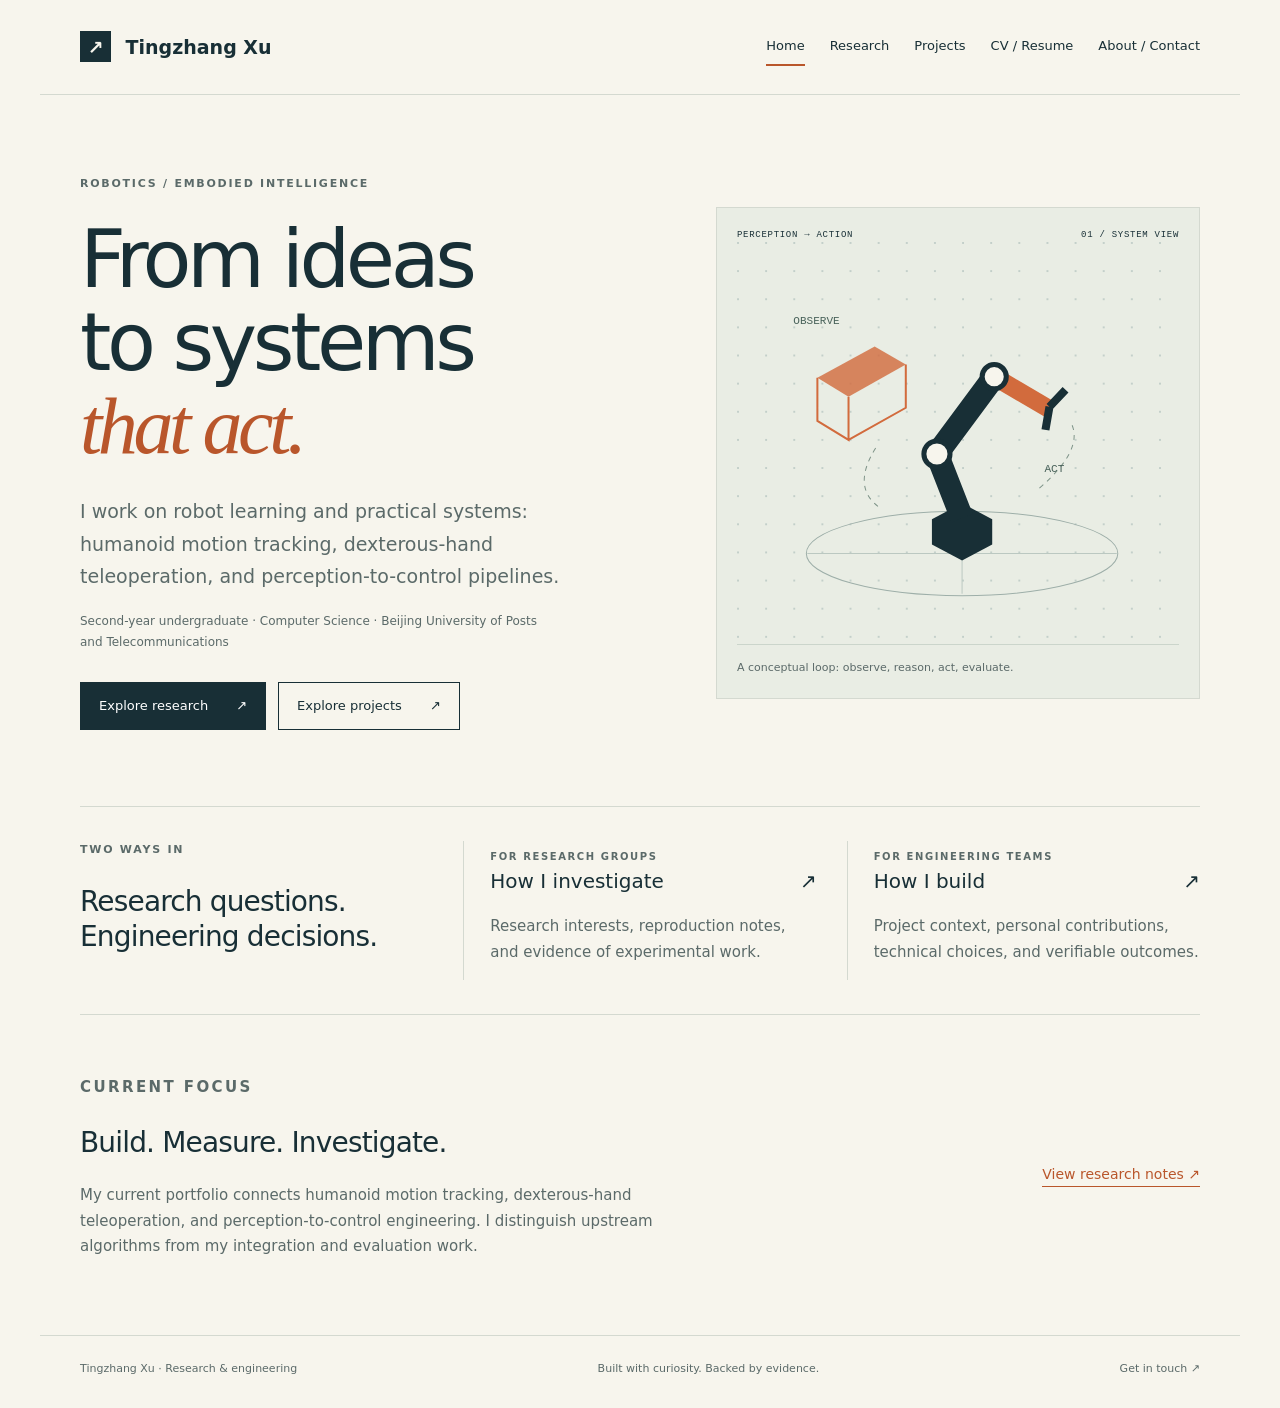
==== index.html @ 3d27f707 "Serve identical portfolio content for branch and Actions publishing" ====
<!doctype html>
<html lang="en"><head><meta charset="utf-8"><meta name="viewport" content="width=device-width,initial-scale=1">
<meta name="description" content="Tingzhang Xu: embodied intelligence, robotics, research and engineering portfolio.">

<title>Home · Tingzhang Xu</title><link rel="icon" href="assets/favicon.svg" type="image/svg+xml"><link rel="stylesheet" href="assets/style.css"></head>
<body><a class="skip" href="#main">Skip to content</a><header><a class="brand" href="index.html"><span class="brand-mark">↗</span> Tingzhang Xu</a><nav aria-label="Main navigation"><a aria-current="page" href="index.html">Home</a><a href="research.html">Research</a><a href="projects.html">Projects</a><a href="cv.html">CV / Resume</a><a href="about.html">About / Contact</a></nav></header>
<main id="main">
<section class="hero"><div><p class="eyebrow">ROBOTICS / EMBODIED INTELLIGENCE</p><h1>From ideas<br>to systems<br><em>that act.</em></h1><p class="intro">I work on robot learning and practical systems: humanoid motion tracking, dexterous-hand teleoperation, and perception-to-control pipelines.</p><p class="affiliation">Second-year undergraduate · Computer Science · Beijing University of Posts and Telecommunications</p><div class="buttons"><a class="button" href="research.html">Explore research <span>↗</span></a><a class="button secondary" href="projects.html">Explore projects <span>↗</span></a></div></div>
<figure class="diagram"><div class="diagram-label"><span>PERCEPTION → ACTION</span><span>01 / SYSTEM VIEW</span></div><svg viewBox="0 0 440 400" role="img" aria-labelledby="diagram-title"><title id="diagram-title">Conceptual robot perception and action loop; an illustration, not an experimental result</title><defs><pattern id="grid" width="28" height="28" patternUnits="userSpaceOnUse"><circle cx="1" cy="1" r="1" fill="#b8c7c2"/></pattern></defs><rect width="440" height="400" fill="url(#grid)"/><ellipse cx="224" cy="310" rx="155" ry="42" fill="none" stroke="#9eafa9"/><path d="M70 310h308M224 270v80" stroke="#bbc8c1"/><path d="M194 301v-25l30-16 30 16v25l-30 16z" fill="#182f36"/><path d="M224 275l-25-64 57-77" fill="none" stroke="#182f36" stroke-width="23" stroke-linejoin="round"/><path d="M256 134l56 33" stroke="#d26b3d" stroke-width="18"/><path d="M311 164l16-17m-16 17l-4 23" stroke="#182f36" stroke-width="8"/><circle cx="199" cy="211" r="13" fill="#f7f5ed" stroke="#182f36" stroke-width="5"/><circle cx="256" cy="134" r="12" fill="#f7f5ed" stroke="#182f36" stroke-width="5"/><path d="M80 135l57-31 31 18-57 32z" fill="#d26b3d" opacity=".8"/><path d="M80 135v43l31 19v-43m0 43l57-32v-43" fill="none" stroke="#d26b3d" stroke-width="2"/><path d="M138 205q-25 40 5 60M301 245q44-38 32-64" fill="none" stroke="#7f9489" stroke-dasharray="5 5"/><text x="56" y="82" font-family="monospace" font-size="11" fill="#49625a">OBSERVE</text><text x="306" y="229" font-family="monospace" font-size="11" fill="#49625a">ACT</text></svg><figcaption>A conceptual loop: observe, reason, act, evaluate.</figcaption></figure></section>
<section class="paths"><div><p class="eyebrow">TWO WAYS IN</p><h2>Research questions.<br>Engineering decisions.</h2></div><a class="path" href="research.html"><span class="eyebrow">FOR RESEARCH GROUPS</span><h3>How I investigate <span>↗</span></h3><p>Research interests, reproduction notes, and evidence of experimental work.</p></a><a class="path" href="projects.html"><span class="eyebrow">FOR ENGINEERING TEAMS</span><h3>How I build <span>↗</span></h3><p>Project context, personal contributions, technical choices, and verifiable outcomes.</p></a></section>
<section class="selected"><div><p class="eyebrow">CURRENT FOCUS</p><h2>Build. Measure. Investigate.</h2><p>My current portfolio connects humanoid motion tracking, dexterous-hand teleoperation, and perception-to-control engineering. I distinguish upstream algorithms from my integration and evaluation work.</p></div><a class="text-link" href="research.html">View research notes ↗</a></section></main><footer><span>Tingzhang Xu · Research & engineering</span><span>Built with curiosity. Backed by evidence.</span><a href="about.html">Get in touch ↗</a></footer></body></html>
---- assets/style.css ----
:root{--paper:#f7f5ed;--ink:#182f36;--muted:#5b6a69;--line:#d4d9d0;--accent:#b9562b}*{box-sizing:border-box}body{margin:0;background:var(--paper);color:var(--ink);font:16px/1.7 system-ui,-apple-system,BlinkMacSystemFont,"Segoe UI",sans-serif}a{color:inherit;text-decoration:none}a:hover{color:var(--accent)}a:focus-visible{outline:3px solid var(--accent);outline-offset:5px}.skip{position:absolute;top:-100px;background:var(--ink);color:white;padding:12px;z-index:2}.skip:focus{top:0}.draft{background:#e9e9de;text-align:center;padding:7px 20px;font-size:12px;color:#465852}header,main,footer{max-width:1200px;margin:auto;padding-left:40px;padding-right:40px}header{display:flex;align-items:center;justify-content:space-between;gap:24px;padding-top:28px;padding-bottom:28px;border-bottom:1px solid var(--line)}.brand{font-size:19px;font-weight:700;white-space:nowrap}.brand-mark{background:var(--ink);color:var(--paper);display:inline-grid;place-items:center;width:31px;height:31px;margin-right:8px}nav{display:flex;gap:25px;font-size:13px}nav a{padding:7px 0}nav a[aria-current]{border-bottom:2px solid var(--accent)}.hero{display:grid;grid-template-columns:1.2fr 1fr;gap:55px;align-items:center;padding:80px 0 76px}.eyebrow{font-size:11px;font-weight:650;letter-spacing:.16em;color:var(--muted);margin:0 0 24px}h1,h2,h3,p,figure{margin-top:0}h1{font-size:clamp(48px,6.4vw,80px);font-weight:500;line-height:1.04;letter-spacing:-.055em;margin-bottom:27px}em{font-family:Georgia,serif;font-weight:400;color:var(--accent)}.intro{font-size:19px;max-width:490px;color:var(--muted)}.affiliation{font-size:12px;color:var(--muted);max-width:460px}.buttons{display:flex;gap:12px;flex-wrap:wrap;margin-top:30px}.button{display:flex;gap:28px;justify-content:space-between;align-items:center;background:var(--ink);color:white;padding:12px 18px;font-size:13px;border:1px solid var(--ink)}.button:hover{background:#294951;color:white}.button.secondary{background:transparent;color:var(--ink)}.diagram{margin:0;background:#e9ede4;border:1px solid var(--line);padding:20px}.diagram-label{display:flex;justify-content:space-between;gap:16px;font:9px/1.6 monospace;letter-spacing:.08em}.diagram svg{width:100%;height:auto;display:block}.diagram figcaption{font-size:11px;border-top:1px solid #cbd5cb;padding-top:14px;color:var(--muted)}.paths{display:grid;grid-template-columns:1fr 1fr 1fr;border-top:1px solid var(--line);border-bottom:1px solid var(--line);padding:34px 0;gap:30px}h2{font-size:28px;line-height:1.25;letter-spacing:-.03em;font-weight:500}h3{font-size:20px;line-height:1.3;font-weight:500}.path{padding-left:26px;border-left:1px solid var(--line)}.path h3{display:flex;justify-content:space-between}.path p,.selected p,.case p,.about-grid p{color:var(--muted);font-size:15px}.path .eyebrow{font-size:10px;margin-bottom:20px}.selected{display:flex;justify-content:space-between;gap:40px;align-items:center;padding:60px 0}.selected p{max-width:650px}.text-link{font-size:14px;color:var(--accent);border-bottom:1px solid currentColor;display:inline-block;margin:10px 0}.selected .text-link{white-space:nowrap}.page-heading{padding:75px 0 45px;max-width:850px}.page-heading h1{font-size:clamp(44px,6vw,70px)}.page-heading>p:last-child{max-width:630px;font-size:19px;color:var(--muted)}.case{border-top:1px solid var(--line);padding:32px 0 40px}.case-top{display:flex;justify-content:space-between;gap:15px;flex-wrap:wrap;margin-bottom:20px}.case-top .eyebrow{margin:0}.tag{font-size:11px;background:#e8ebe2;padding:3px 10px;color:#4c6055}.case h2{font-size:34px}dl{display:grid;grid-template-columns:170px 1fr;gap:16px 35px;max-width:920px}dt{font-size:13px;font-weight:600}dd{margin:0;color:var(--muted);font-size:15px}.pending{display:inline-block;font-size:13px;color:var(--muted);margin:10px 0}.note{border-left:3px solid var(--accent);background:#eeeee4;padding:22px 28px;margin:18px 0 65px;color:var(--muted);font-size:14px}.note h3{color:var(--ink);margin-bottom:8px}.note p{margin:0}.document-grid{display:grid;grid-template-columns:1fr 1fr;gap:45px}.about-grid{display:grid;grid-template-columns:1.2fr 1fr;gap:70px;padding-bottom:80px}.about-grid h2{margin-top:25px}.contact{padding:30px;background:#e9ede4;align-self:start}.contact .eyebrow{margin-bottom:20px}footer{border-top:1px solid var(--line);padding-top:24px;padding-bottom:30px;display:flex;justify-content:space-between;gap:20px;font-size:11px;color:var(--muted)}@media(max-width:900px){header{align-items:flex-start;flex-direction:column;gap:14px}nav{flex-wrap:wrap;gap:8px 22px}.hero{gap:28px;padding:50px 0}.paths{grid-template-columns:1fr 1fr}.paths>div{grid-column:1/-1}.path:first-of-type{padding-left:0;border:0}.selected{align-items:flex-start;flex-direction:column;gap:8px}}@media(max-width:600px){header,main,footer{padding-left:22px;padding-right:22px}.hero{grid-template-columns:1fr}.hero h1{font-size:60px}.diagram{max-width:440px}.paths{grid-template-columns:1fr;gap:22px}.path{padding:20px 0 0;border-left:0;border-top:1px solid var(--line)}.path:first-of-type{border-top:1px solid var(--line);padding-top:20px}.paths .eyebrow{margin-bottom:12px}.document-grid,.about-grid{grid-template-columns:1fr;gap:16px}dl{grid-template-columns:1fr;gap:6px}dd{margin-bottom:15px}.case-top{display:block}.tag{display:inline-block;margin-top:10px}.page-heading{padding-top:45px}footer{flex-direction:column;gap:5px}.buttons .button{flex:1;white-space:nowrap;gap:16px}.draft{font-size:10px}}
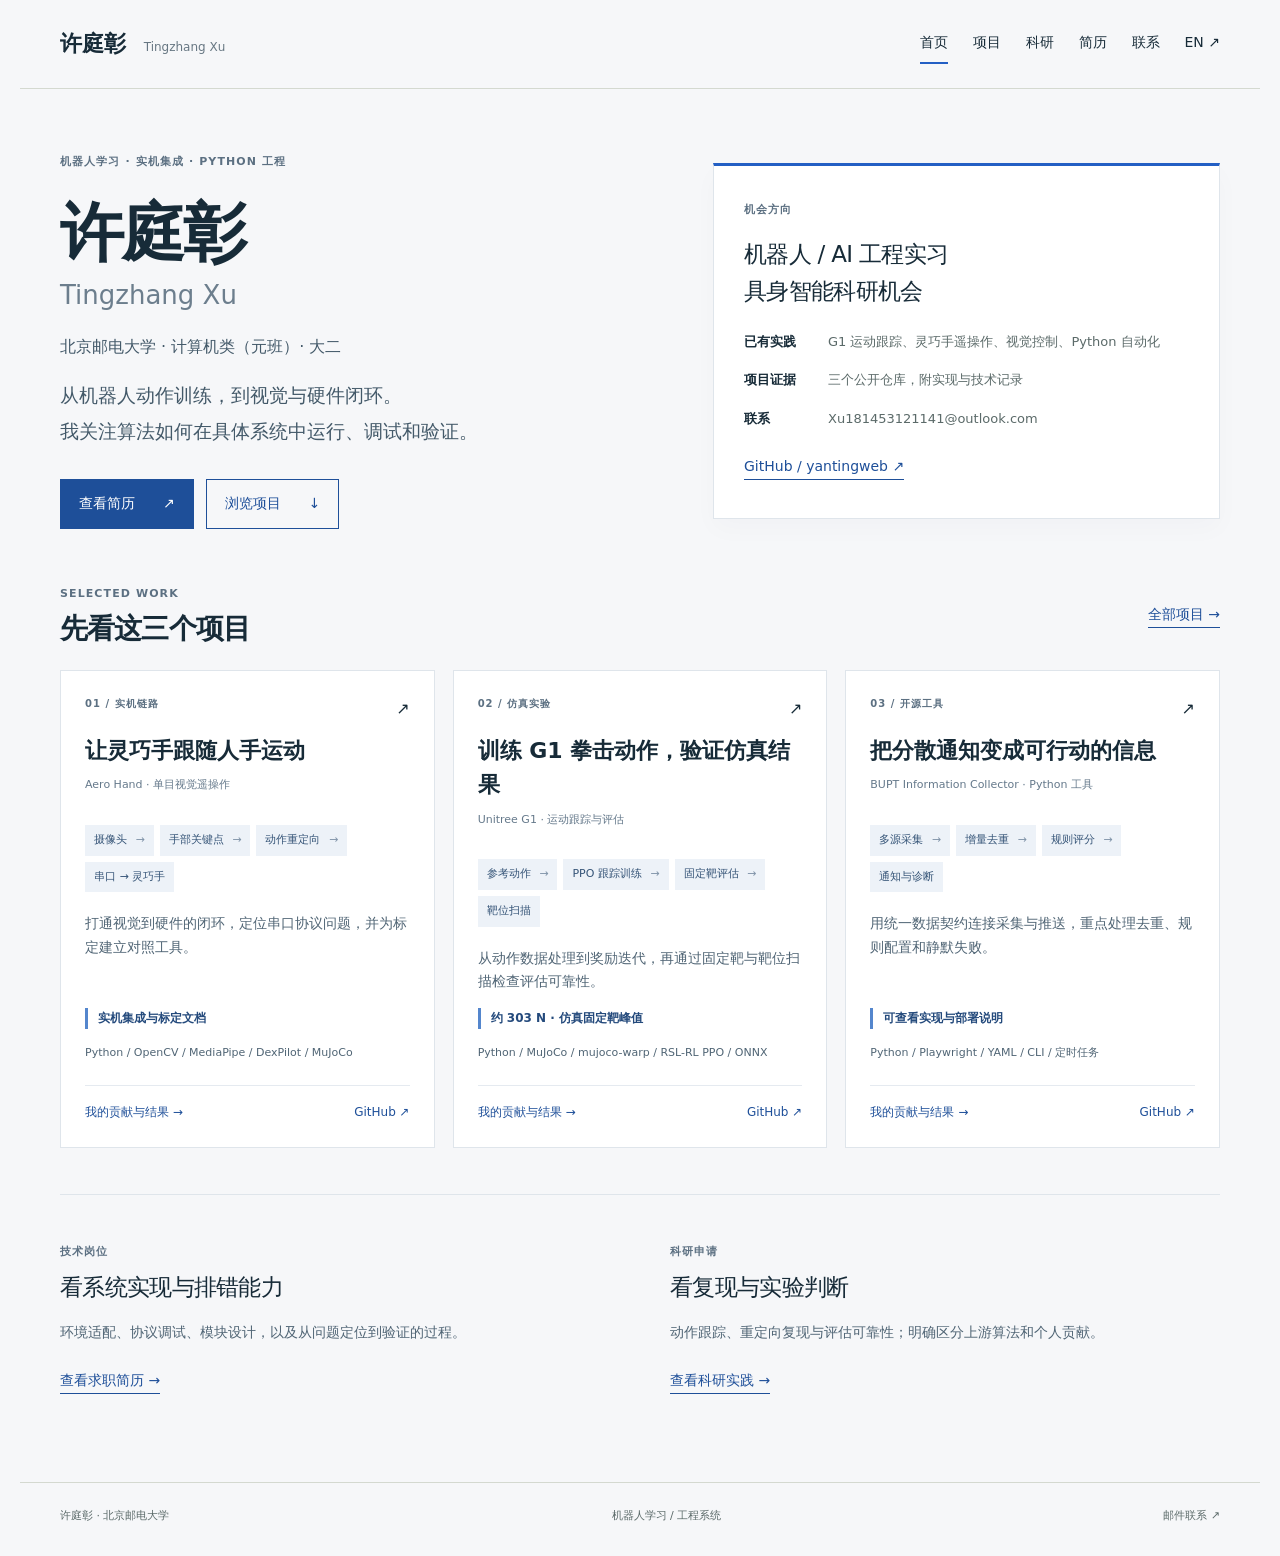
==== commit def47ad2: "Redesign portfolio for recruiting with Chinese entry and printable resume" ====
--- a/index.html
+++ b/index.html
@@ -1,11 +1 @@
-<!doctype html>
-<html lang="en"><head><meta charset="utf-8"><meta name="viewport" content="width=device-width,initial-scale=1">
-<meta name="description" content="Tingzhang Xu: embodied intelligence, robotics, research and engineering portfolio.">
-
-<title>Home · Tingzhang Xu</title><link rel="icon" href="assets/favicon.svg" type="image/svg+xml"><link rel="stylesheet" href="assets/style.css"></head>
-<body><a class="skip" href="#main">Skip to content</a><header><a class="brand" href="index.html"><span class="brand-mark">↗</span> Tingzhang Xu</a><nav aria-label="Main navigation"><a aria-current="page" href="index.html">Home</a><a href="research.html">Research</a><a href="projects.html">Projects</a><a href="cv.html">CV / Resume</a><a href="about.html">About / Contact</a></nav></header>
-<main id="main">
-<section class="hero"><div><p class="eyebrow">ROBOTICS / EMBODIED INTELLIGENCE</p><h1>From ideas<br>to systems<br><em>that act.</em></h1><p class="intro">I work on robot learning and practical systems: humanoid motion tracking, dexterous-hand teleoperation, and perception-to-control pipelines.</p><p class="affiliation">Second-year undergraduate · Computer Science · Beijing University of Posts and Telecommunications</p><div class="buttons"><a class="button" href="research.html">Explore research <span>↗</span></a><a class="button secondary" href="projects.html">Explore projects <span>↗</span></a></div></div>
-<figure class="diagram"><div class="diagram-label"><span>PERCEPTION → ACTION</span><span>01 / SYSTEM VIEW</span></div><svg viewBox="0 0 440 400" role="img" aria-labelledby="diagram-title"><title id="diagram-title">Conceptual robot perception and action loop; an illustration, not an experimental result</title><defs><pattern id="grid" width="28" height="28" patternUnits="userSpaceOnUse"><circle cx="1" cy="1" r="1" fill="#b8c7c2"/></pattern></defs><rect width="440" height="400" fill="url(#grid)"/><ellipse cx="224" cy="310" rx="155" ry="42" fill="none" stroke="#9eafa9"/><path d="M70 310h308M224 270v80" stroke="#bbc8c1"/><path d="M194 301v-25l30-16 30 16v25l-30 16z" fill="#182f36"/><path d="M224 275l-25-64 57-77" fill="none" stroke="#182f36" stroke-width="23" stroke-linejoin="round"/><path d="M256 134l56 33" stroke="#d26b3d" stroke-width="18"/><path d="M311 164l16-17m-16 17l-4 23" stroke="#182f36" stroke-width="8"/><circle cx="199" cy="211" r="13" fill="#f7f5ed" stroke="#182f36" stroke-width="5"/><circle cx="256" cy="134" r="12" fill="#f7f5ed" stroke="#182f36" stroke-width="5"/><path d="M80 135l57-31 31 18-57 32z" fill="#d26b3d" opacity=".8"/><path d="M80 135v43l31 19v-43m0 43l57-32v-43" fill="none" stroke="#d26b3d" stroke-width="2"/><path d="M138 205q-25 40 5 60M301 245q44-38 32-64" fill="none" stroke="#7f9489" stroke-dasharray="5 5"/><text x="56" y="82" font-family="monospace" font-size="11" fill="#49625a">OBSERVE</text><text x="306" y="229" font-family="monospace" font-size="11" fill="#49625a">ACT</text></svg><figcaption>A conceptual loop: observe, reason, act, evaluate.</figcaption></figure></section>
-<section class="paths"><div><p class="eyebrow">TWO WAYS IN</p><h2>Research questions.<br>Engineering decisions.</h2></div><a class="path" href="research.html"><span class="eyebrow">FOR RESEARCH GROUPS</span><h3>How I investigate <span>↗</span></h3><p>Research interests, reproduction notes, and evidence of experimental work.</p></a><a class="path" href="projects.html"><span class="eyebrow">FOR ENGINEERING TEAMS</span><h3>How I build <span>↗</span></h3><p>Project context, personal contributions, technical choices, and verifiable outcomes.</p></a></section>
-<section class="selected"><div><p class="eyebrow">CURRENT FOCUS</p><h2>Build. Measure. Investigate.</h2><p>My current portfolio connects humanoid motion tracking, dexterous-hand teleoperation, and perception-to-control engineering. I distinguish upstream algorithms from my integration and evaluation work.</p></div><a class="text-link" href="research.html">View research notes ↗</a></section></main><footer><span>Tingzhang Xu · Research & engineering</span><span>Built with curiosity. Backed by evidence.</span><a href="about.html">Get in touch ↗</a></footer></body></html>+<!doctype html><html lang="zh-CN"><head><meta charset="utf-8"><meta name="viewport" content="width=device-width,initial-scale=1"><title>首页 · 许庭彰</title><meta name="description" content="许庭彰，北邮计算机类本科生。机器人学习、灵巧手遥操作与 Python 工程项目。"><link rel="stylesheet" href="assets/style.css"><link rel="stylesheet" href="assets/recruit.css"><link rel="icon" href="assets/favicon.svg"></head><body class="recruit"><a class="skip" href="#main">跳到正文</a><header><a class="brand" href="index.html">许庭彰 <small>Tingzhang Xu</small></a><nav aria-label="主导航"><a href="index.html" aria-current="page">首页</a><a href="projects.html">项目</a><a href="research.html">科研</a><a href="cv.html">简历</a><a href="about.html">联系</a><a href="en/index.html" lang="en">EN ↗</a></nav></header><main id="main"><section class="recruit-hero"><div><p class="eyebrow">机器人学习 · 实机集成 · PYTHON 工程</p><h1>许庭彰<span>Tingzhang Xu</span></h1><p class="identity">北京邮电大学 · 计算机类（元班）· 大二</p><p class="lead">从机器人动作训练，到视觉与硬件闭环。<br>我关注算法如何在具体系统中运行、调试和验证。</p><div class="buttons"><a class="button" href="cv.html">查看简历 <span>↗</span></a><a class="button secondary" href="projects.html">浏览项目 <span>↓</span></a></div></div><aside class="profile-summary"><span class="eyebrow">机会方向</span><h2>机器人 / AI 工程实习<br>具身智能科研机会</h2><dl><dt>已有实践</dt><dd>G1 运动跟踪、灵巧手遥操作、视觉控制、Python 自动化</dd><dt>项目证据</dt><dd>三个公开仓库，附实现与技术记录</dd><dt>联系</dt><dd><a href="mailto:Xu181453121141@outlook.com">Xu181453121141@outlook.com</a></dd></dl><a class="text-link" href="https://github.com/yantingweb">GitHub / yantingweb ↗</a></aside></section><section class="featured"><div class="section-title"><div><p class="eyebrow">SELECTED WORK</p><h2>先看这三个项目</h2></div><a class="text-link" href="projects.html">全部项目 →</a></div><div class="project-grid"><article class="project-card"><div class="card-top"><span class="eyebrow">01 / 实机链路</span><a href="projects.html#hand" aria-label="查看Aero Hand · 单目视觉遥操作详情">↗</a></div><h3><a href="projects.html#hand">让灵巧手跟随人手运动</a></h3><p class="subtitle">Aero Hand · 单目视觉遥操作</p><div class="pipeline" aria-label="系统链路"><span>摄像头</span><span>手部关键点</span><span>动作重定向</span><span>串口 → 灵巧手</span></div><p>打通视觉到硬件的闭环，定位串口协议问题，并为标定建立对照工具。</p><div class="evidence">实机集成与标定文档</div><p class="stack">Python / OpenCV / MediaPipe / DexPilot / MuJoCo</p><div class="card-links"><a href="projects.html#hand">我的贡献与结果 →</a><a href="https://github.com/yantingweb/aero-hand-vision-teleop">GitHub ↗</a></div></article><article class="project-card"><div class="card-top"><span class="eyebrow">02 / 仿真实验</span><a href="projects.html#boxing" aria-label="查看Unitree G1 · 运动跟踪与评估详情">↗</a></div><h3><a href="projects.html#boxing">训练 G1 拳击动作，验证仿真结果</a></h3><p class="subtitle">Unitree G1 · 运动跟踪与评估</p><div class="pipeline" aria-label="系统链路"><span>参考动作</span><span>PPO 跟踪训练</span><span>固定靶评估</span><span>靶位扫描</span></div><p>从动作数据处理到奖励迭代，再通过固定靶与靶位扫描检查评估可靠性。</p><div class="evidence">约 303 N · 仿真固定靶峰值</div><p class="stack">Python / MuJoCo / mujoco-warp / RSL-RL PPO / ONNX</p><div class="card-links"><a href="projects.html#boxing">我的贡献与结果 →</a><a href="https://github.com/yantingweb/robotac-g1-boxing">GitHub ↗</a></div></article><article class="project-card"><div class="card-top"><span class="eyebrow">03 / 开源工具</span><a href="projects.html#collector" aria-label="查看BUPT Information Collector · Python 工具详情">↗</a></div><h3><a href="projects.html#collector">把分散通知变成可行动的信息</a></h3><p class="subtitle">BUPT Information Collector · Python 工具</p><div class="pipeline" aria-label="系统链路"><span>多源采集</span><span>增量去重</span><span>规则评分</span><span>通知与诊断</span></div><p>用统一数据契约连接采集与推送，重点处理去重、规则配置和静默失败。</p><div class="evidence">可查看实现与部署说明</div><p class="stack">Python / Playwright / YAML / CLI / 定时任务</p><div class="card-links"><a href="projects.html#collector">我的贡献与结果 →</a><a href="https://github.com/yantingweb/bupt-information-collector">GitHub ↗</a></div></article></div></section><section class="audience"><div><p class="eyebrow">技术岗位</p><h2>看系统实现与排错能力</h2><p>环境适配、协议调试、模块设计，以及从问题定位到验证的过程。</p><a class="text-link" href="cv.html">查看求职简历 →</a></div><div><p class="eyebrow">科研申请</p><h2>看复现与实验判断</h2><p>动作跟踪、重定向复现与评估可靠性；明确区分上游算法和个人贡献。</p><a class="text-link" href="research.html">查看科研实践 →</a></div></section></main><footer><span>许庭彰 · 北京邮电大学</span><span>机器人学习 / 工程系统</span><a href="mailto:Xu181453121141@outlook.com">邮件联系 ↗</a></footer></body></html>
--- a/assets/recruit.css
+++ b/assets/recruit.css
@@ -0,0 +1 @@
+.recruit{background:#f6f7f9;color:#172b38;font-family:system-ui,-apple-system,"Segoe UI","Microsoft YaHei",sans-serif}.recruit header{background:transparent;max-width:1240px;padding-top:24px;padding-bottom:24px}.recruit header .brand{font-size:22px}.brand small{font-size:12px;color:#677783;font-weight:400;margin-left:10px}.recruit main,.recruit footer{max-width:1240px}.recruit nav{font-size:14px}.recruit nav a[aria-current]{border-color:#235fc4}.recruit a:hover{color:#235fc4}.recruit .eyebrow{letter-spacing:.1em;color:#5c7082;font-size:11px}.recruit-hero{display:grid;grid-template-columns:1.15fr 1fr;gap:70px;padding:64px 0 56px;align-items:center}.recruit h1{font-size:64px;font-weight:650;letter-spacing:-.04em;margin-bottom:22px;line-height:1.2}.recruit-hero h1 span{display:block;font-size:26px;letter-spacing:0;color:#6c7e8d;font-weight:400;margin-top:8px}.identity{font-size:16px;color:#435969}.lead{font-size:19px;color:#435969;line-height:1.9;margin-bottom:24px}.recruit .button{background:#1e4f99;border-color:#1e4f99;font:inherit;font-size:14px;cursor:pointer}.recruit .button.secondary{background:transparent;color:#1e4f99}.profile-summary{background:white;border:1px solid #dfe5eb;border-top:3px solid #235fc4;padding:28px 30px;box-shadow:0 10px 24px #15365a06}.profile-summary h2{font-size:23px;line-height:1.6;margin:15px 0 20px}.profile-summary dl{grid-template-columns:70px 1fr;gap:14px;font-size:13px}.profile-summary dd{font-size:13px;overflow-wrap:anywhere}.recruit .text-link{color:#1e4f99;font-size:14px}.section-title{display:flex;align-items:center;justify-content:space-between;gap:20px;margin-bottom:24px}.section-title .eyebrow{margin-bottom:8px}.section-title h2{margin-bottom:0;font-weight:600}.project-grid{display:grid;grid-template-columns:repeat(3,minmax(0,1fr));gap:18px}.project-card{background:white;border:1px solid #dfe5eb;padding:24px;display:flex;flex-direction:column}.card-top{display:flex;justify-content:space-between;gap:10px}.card-top .eyebrow{font-size:10px;margin-bottom:22px}.project-card h3{font-size:22px;line-height:1.55;font-weight:600;margin-bottom:8px}.project-card .subtitle{font-size:11px;color:#65798b;margin-bottom:18px}.project-card p{font-size:14px;color:#506575}.project-card .stack{font-size:11px;line-height:1.8;margin-top:14px}.pipeline{display:flex;flex-wrap:wrap;gap:6px;align-items:center;margin:12px 0 20px}.pipeline span{font-size:11px;background:#edf2f8;color:#355477;padding:6px 9px}.pipeline span:not(:last-child):after{content:' →';color:#8194a9;margin-left:5px}.evidence{font-size:12px;font-weight:600;border-left:3px solid #5486cd;padding-left:10px;color:#244a7c;margin-top:auto}.card-links{display:flex;justify-content:space-between;gap:10px;border-top:1px solid #e5eaf0;padding-top:16px;font-size:12px;color:#1e4f99;margin-top:12px}.audience{display:grid;grid-template-columns:1fr 1fr;gap:60px;padding:48px 0;margin-top:46px;border-top:1px solid #dfe5eb}.audience .eyebrow{margin-bottom:12px}.audience h2{font-size:23px}.audience p{font-size:14px;color:#506575}.recruit .page-heading{padding:55px 0 30px}.recruit .page-heading h1{font-size:48px;line-height:1.4}.recruit .page-heading>p:last-child{font-size:17px}.recruit .case{scroll-margin-top:25px;background:white;padding:28px 32px;margin-bottom:28px;border:1px solid #dfe5eb}.recruit .case h2{font-size:29px;line-height:1.5;font-weight:600}.role{font-size:13px;color:#506575}.recruit dl{line-height:1.9}.recruit .case details{font-size:13px;color:#536676;margin:15px 0}.recruit summary{cursor:pointer}.recruit details p{max-width:850px;margin:12px 0 5px}.recruit .tag{background:#edf2f8;color:#36587b}.recruit .contact{background:white;border:1px solid #dfe5eb;overflow-wrap:anywhere}.recruit .about-grid{padding:20px 0 60px}.resume-header{padding:45px 0 24px;display:flex;align-items:center;justify-content:space-between;gap:24px}.recruit .resume-header h1{font-size:42px;margin-bottom:12px}.resume-header h1 span{font-size:20px;font-weight:400;color:#65798b}.resume-header p{font-size:14px;margin-bottom:8px;overflow-wrap:anywhere}.resume-section{padding:22px 0;border-top:1px solid #dfe5eb}.resume-section h2{font-size:22px;font-weight:600}.resume-section p{font-size:14px;color:#435969}.resume-project{margin:22px 0}.resume-project h3{font-size:17px;font-weight:600;margin-bottom:10px}.resume-project p{margin-bottom:8px}.resume-project .text-link{font-size:12px}.recruit footer{margin-top:30px}.recruit .button:hover{background:#153c77;color:white}@media(max-width:1000px){.recruit-hero{gap:30px}.project-grid{grid-template-columns:1fr}.project-card{display:block}.project-card h3{font-size:24px}.pipeline{margin:12px 0}.evidence{margin:20px 0 0}.card-links{justify-content:flex-start;gap:25px}.project-card .subtitle{margin-bottom:8px}}@media(max-width:650px){.recruit-hero{grid-template-columns:1fr;padding-top:35px;gap:28px}.recruit h1{font-size:46px}.recruit header{gap:16px}.brand small{margin-left:5px}.recruit nav{gap:8px 20px}.lead{font-size:17px}.profile-summary{padding:22px}.profile-summary dl{grid-template-columns:1fr;gap:6px}.profile-summary dd{margin-bottom:10px}.audience{grid-template-columns:1fr;gap:28px;margin-top:30px;padding-top:30px}.section-title{align-items:flex-start}.section-title h2{font-size:25px}.recruit .page-heading h1{font-size:35px}.recruit .case{padding:22px}.recruit .case h2{font-size:24px}.resume-header{align-items:flex-start;flex-direction:column}.recruit .resume-header h1{font-size:36px}.resume-header h1 span{font-size:17px}.recruit .about-grid{gap:24px}}@media print{body.recruit{background:white;font-size:10pt}.recruit header,.recruit footer,.skip,#print-resume{display:none!important}.recruit main{padding:0;max-width:none}.resume-header{padding:0 0 10px;display:block}.resume-header .eyebrow{display:none}.recruit .resume-header h1{font-size:25pt;margin-bottom:8px}.resume-header h1 span{font-size:13pt}.resume-header p,.resume-section p{font-size:9pt;line-height:1.55}.resume-section{padding:10px 0}.resume-section h2{font-size:13pt;margin-bottom:10px}.resume-project{margin:12px 0;break-inside:avoid}.resume-project h3{font-size:11pt;margin-bottom:5px}.resume-project .text-link{font-size:8pt;margin:2px 0}.resume-project p{margin:5px 0}a{color:inherit!important;text-decoration:none}@page{size:A4;margin:15mm}}
